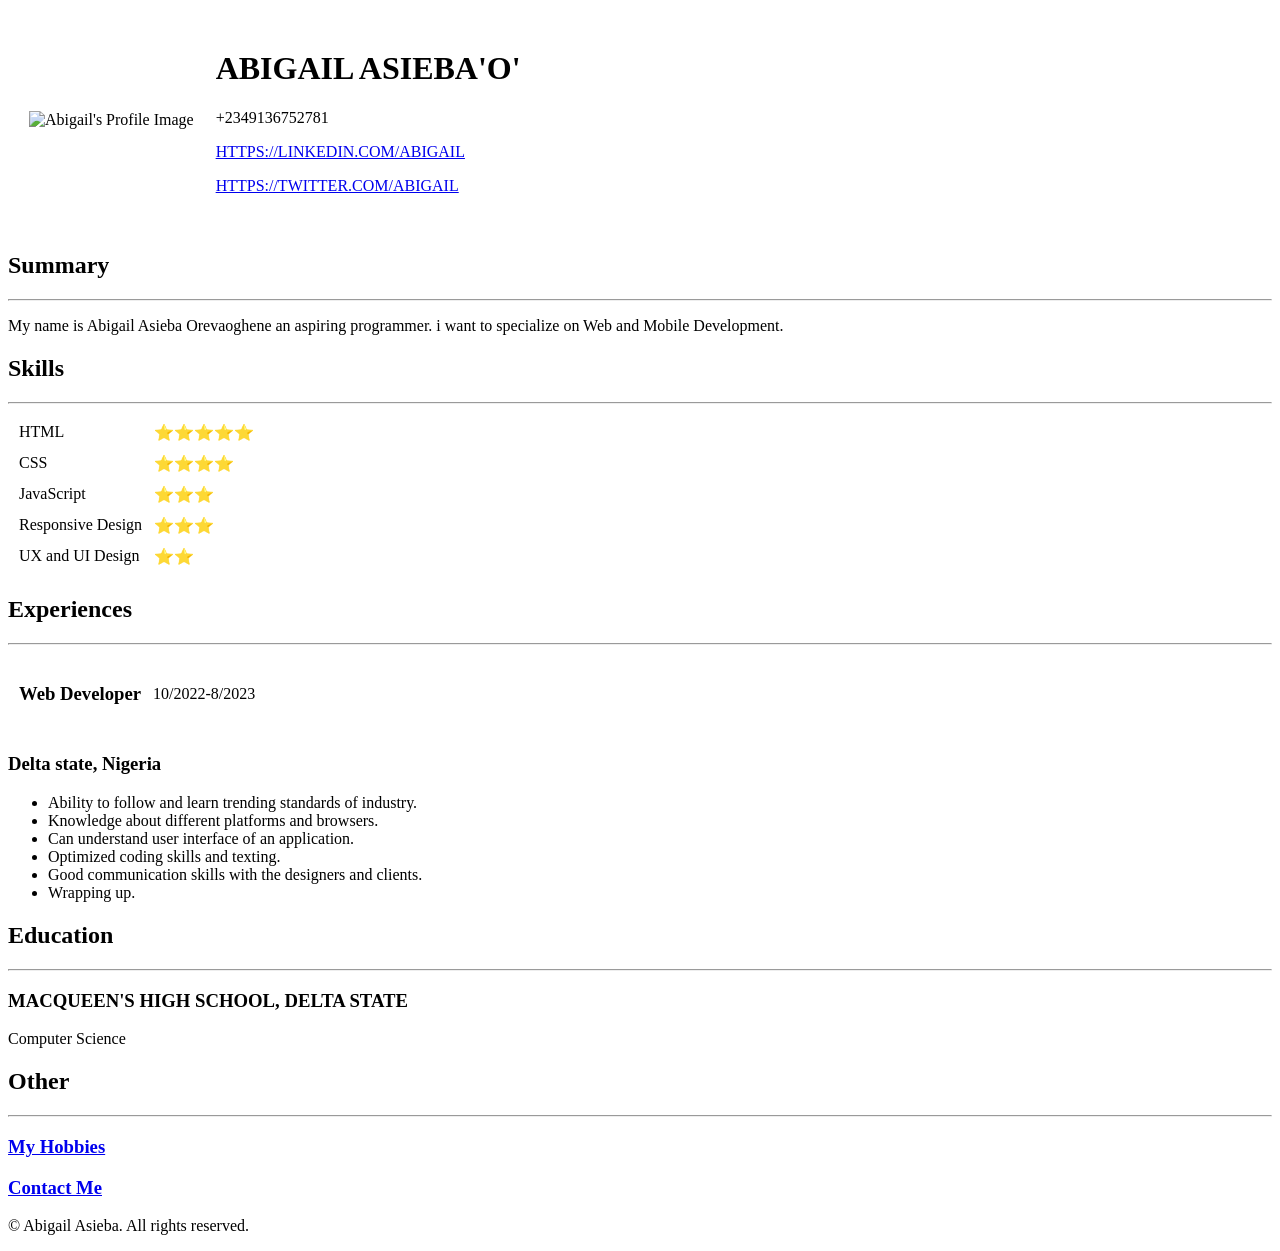
==== index.html @ d1c724a6 "Add files via upload" ====
<!DOCTYPE html>
<html lang="en">
<head>
    <meta charset="UTF-8">
    <meta name="viewport" content="width=device-width, initial-scale=1.0">
    <title>My Resume</title>
</head>
<body>
    <table cellspacing="20">
        <tr>
    <td><img src="https://pbs.twimg.com/profile_images/1683506407088218113/Yb6iiVxi_400x400.jpg" height="200" alt="Abigail's Profile Image" /></td>
    <td><h1>ABIGAIL ASIEBA'O'</h1>
        <p>+2349136752781</p>
    <p><a href="https://www.linkedin.com/in/abigail-asieba-973979273?lipi=urn%3Ali%3Apage%3Ad_flagship3_profile_view_base_contact_details%3BBb%2FF%2BOwKTMav39%2Fx6MTk4A%3D%3D">HTTPS://LINKEDIN.COM/ABIGAIL</a></p>
    <p><a href="https://twitter.com/AbigailAsieba">HTTPS://TWITTER.COM/ABIGAIL</a></p>
    </td>
</tr>
</table>
<h2>Summary</h2>
<hr/>
<p>My name is Abigail Asieba Orevaoghene an aspiring programmer. i want to specialize on Web and Mobile Development.</p>
<h2>Skills</h2>
<hr />
<table cellspacing="10">
    <tr>
        <td>HTML</td>
        <td>⭐⭐⭐⭐⭐</td>
    </tr>
    <tr>
        <td>CSS</td>
        <td>⭐⭐⭐⭐</td>
    </tr>
    <tr>
        <td>JavaScript</td>
        <td>⭐⭐⭐</td>
    </tr>
    <tr>
      <td>Responsive Design</td> 
      <td>⭐⭐⭐</td>
    </tr>
    <tr>
        <td>UX and UI Design</td>
        <td>⭐⭐</td>
    </tr>

</table>
<h2>Experiences</h2>
<hr />
<table cellspacing="10">
    <tr>
        <td><h3>Web Developer</h3></td>
        <td>10/2022-8/2023</td>
    </tr>
</table>
<p><h3>Delta state, Nigeria</h3></p>

<ul>
    <li>Ability to follow and learn trending standards of industry.</li>
    <li>Knowledge about different platforms and browsers.</li>
    <li>Can understand user interface of an application.</li>
    <li>Optimized coding skills and texting.</li>
    <li>Good communication skills with the designers and clients.</li>
    <li>Wrapping up.</li>
</ul>
<h2>Education</h2>
<hr />
<p><h3>MACQUEEN'S HIGH SCHOOL, DELTA STATE</h3></p>
<p>Computer Science</p>
<h2>Other</h2>
<hr />
<h3><a href="my hobbies.html">My Hobbies</a></h3>
<h3><a href="contact.html">Contact Me</a></h3>
<footer>
    <p>&#169 Abigail Asieba. All rights reserved. </p>
</footer>

</body>
</html>
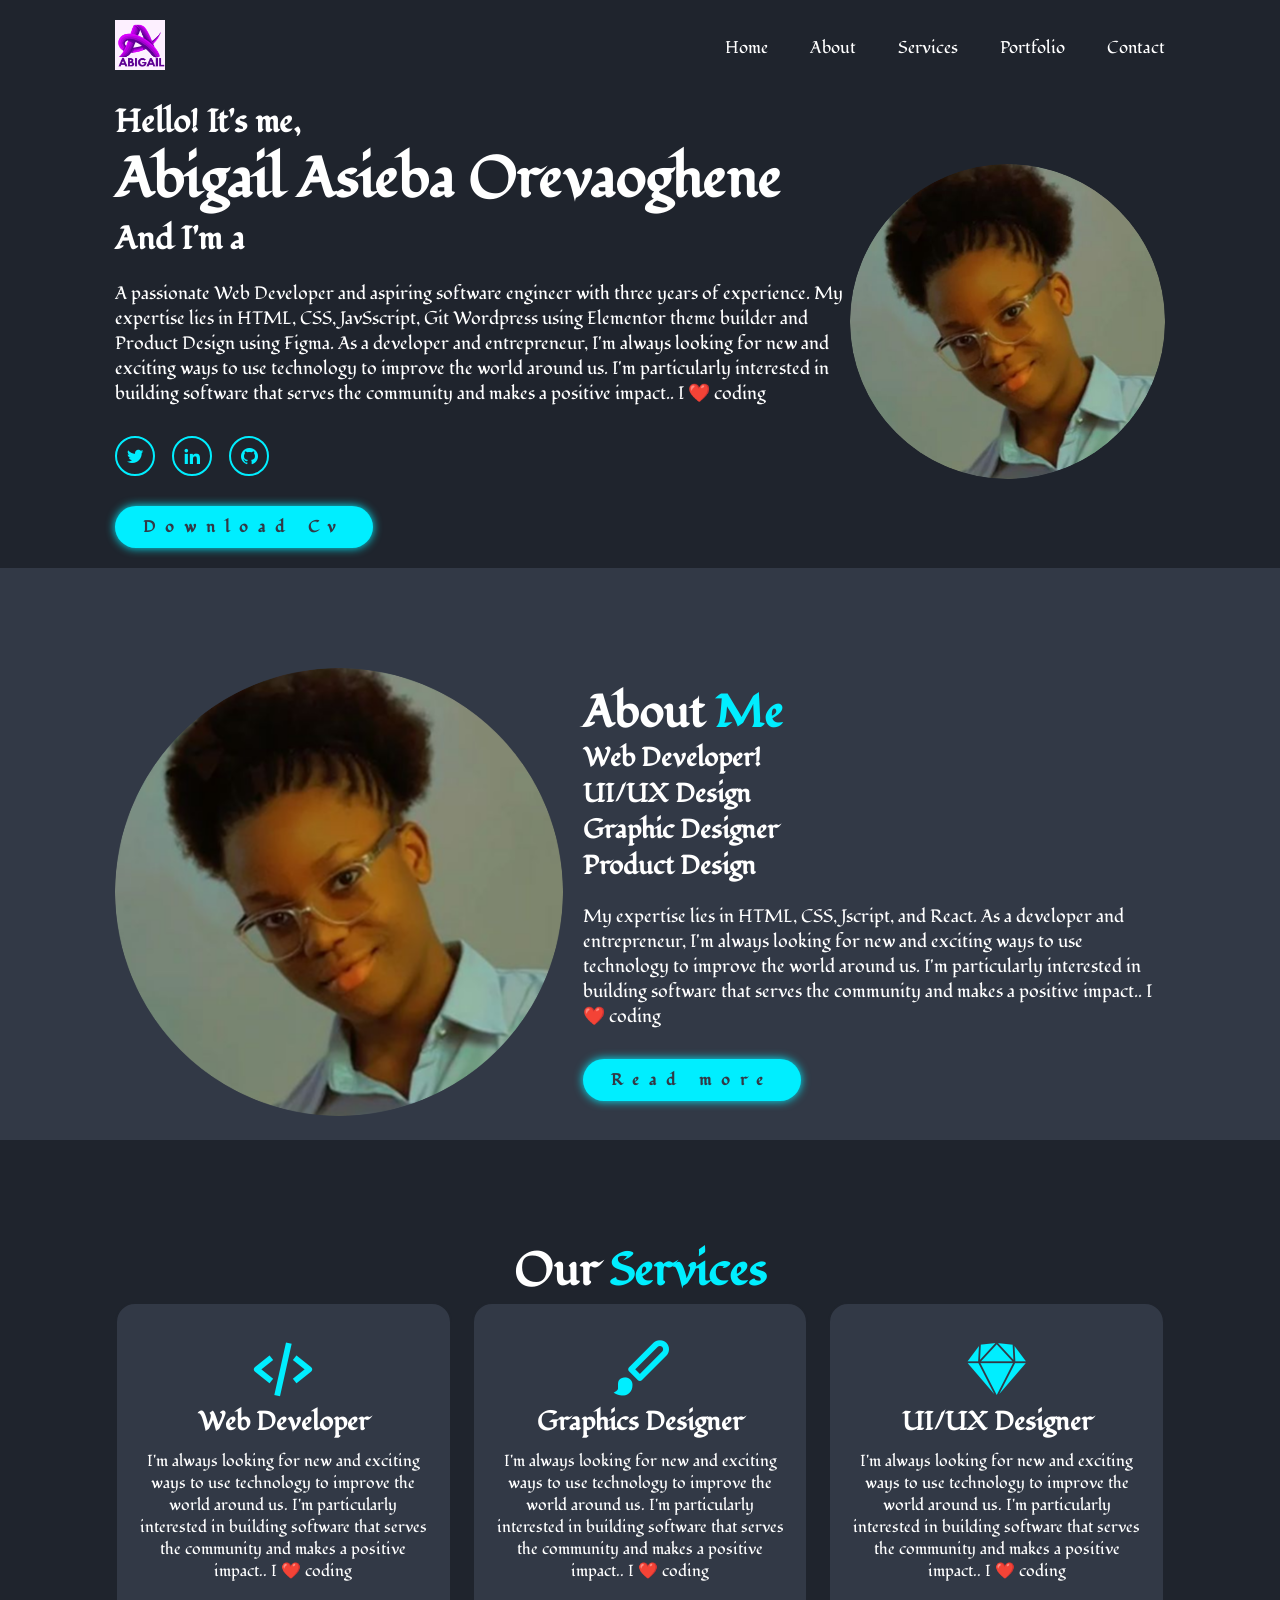
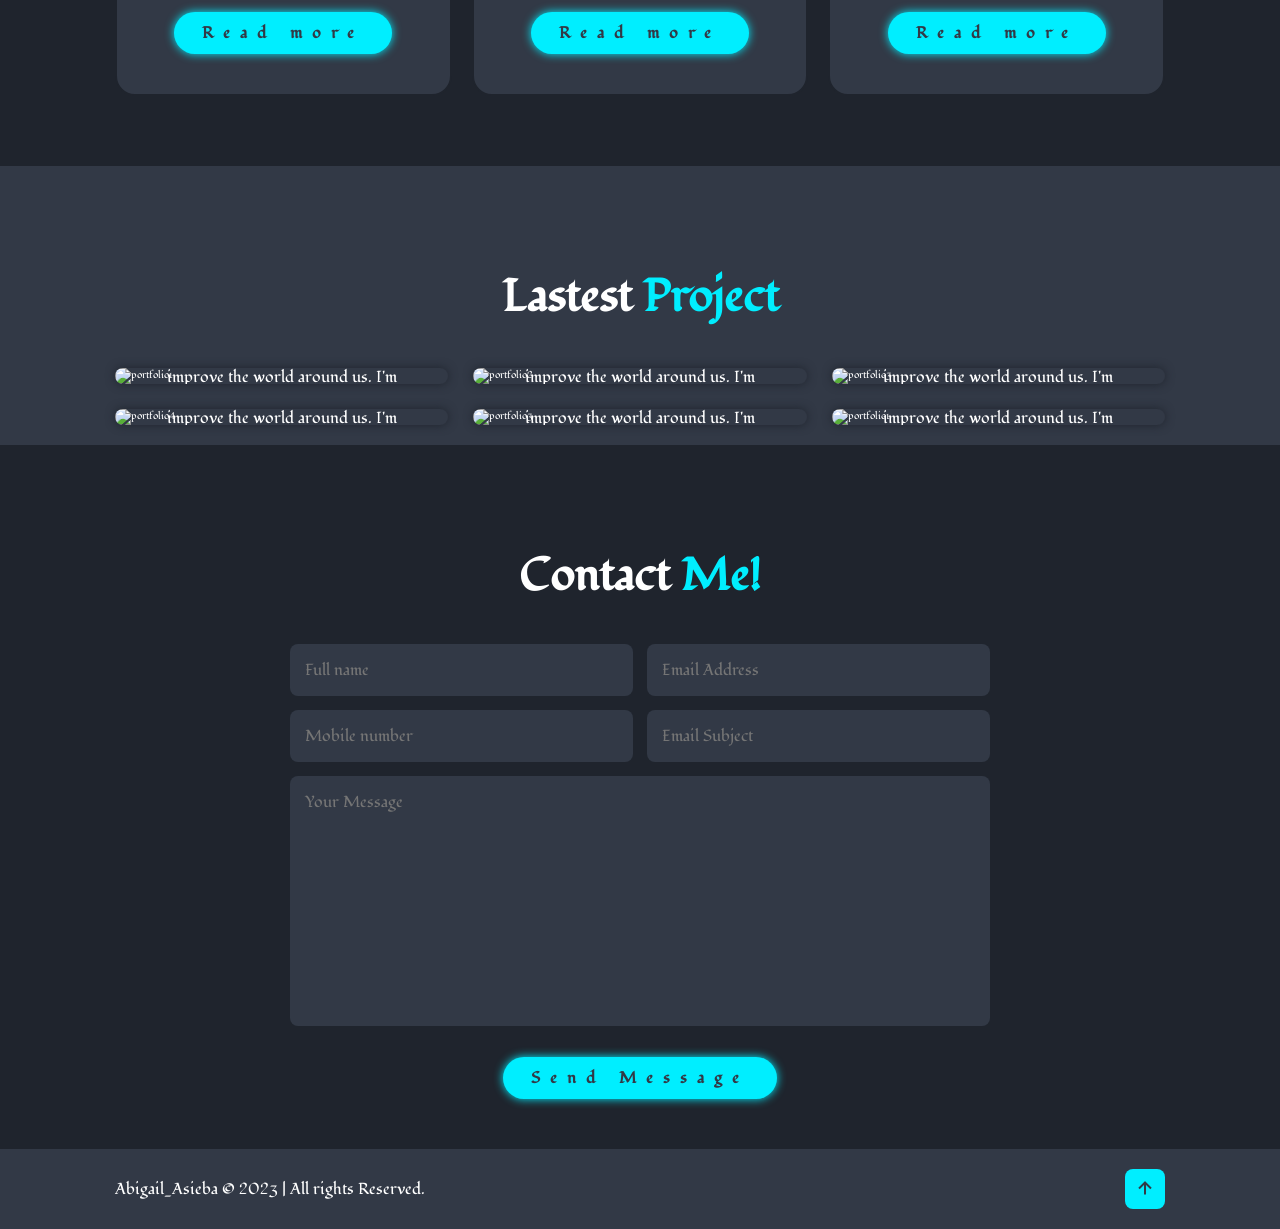
==== commit 8ce57677: "Add files via upload" ====
--- a/index.html
+++ b/index.html
@@ -1,78 +1,197 @@
 <!DOCTYPE html>
-<html lang="en">
-<head>
-    <meta charset="UTF-8">
-    <meta name="viewport" content="width=device-width, initial-scale=1.0">
-    <title>My Resume</title>
-</head>
-<body>
-    <table cellspacing="20">
-        <tr>
-    <td><img src="https://pbs.twimg.com/profile_images/1683506407088218113/Yb6iiVxi_400x400.jpg" height="200" alt="Abigail's Profile Image" /></td>
-    <td><h1>ABIGAIL ASIEBA'O'</h1>
-        <p>+2349136752781</p>
-    <p><a href="https://www.linkedin.com/in/abigail-asieba-973979273?lipi=urn%3Ali%3Apage%3Ad_flagship3_profile_view_base_contact_details%3BBb%2FF%2BOwKTMav39%2Fx6MTk4A%3D%3D">HTTPS://LINKEDIN.COM/ABIGAIL</a></p>
-    <p><a href="https://twitter.com/AbigailAsieba">HTTPS://TWITTER.COM/ABIGAIL</a></p>
-    </td>
-</tr>
-</table>
-<h2>Summary</h2>
-<hr/>
-<p>My name is Abigail Asieba Orevaoghene an aspiring programmer. i want to specialize on Web and Mobile Development.</p>
-<h2>Skills</h2>
-<hr />
-<table cellspacing="10">
-    <tr>
-        <td>HTML</td>
-        <td>⭐⭐⭐⭐⭐</td>
-    </tr>
-    <tr>
-        <td>CSS</td>
-        <td>⭐⭐⭐⭐</td>
-    </tr>
-    <tr>
-        <td>JavaScript</td>
-        <td>⭐⭐⭐</td>
-    </tr>
-    <tr>
-      <td>Responsive Design</td> 
-      <td>⭐⭐⭐</td>
-    </tr>
-    <tr>
-        <td>UX and UI Design</td>
-        <td>⭐⭐</td>
-    </tr>
+<html>
+    <head>
+        <meta charset="utf-8">
+        <meta http-equiv="X-UA-Compatible" content="IE=edge">
+        <title>Portfolio</title>
+        <meta name="description" content="">
+        <meta name="viewport" content="width=device-width, initial-scale=1">
+       
+     <!-- box icons -->
+        <link href='https://unpkg.com/boxicons@2.1.4/css/boxicons.min.css' rel='stylesheet'>
+       
+        <!-- custom css -->
+        <link rel="stylesheet" href="styles.css">
+    </head>
+    <body>
+<!-- header section  -->
+       <header class="header">
+        <div class="logo">
+            <a href="#home">
+        <img src="image/my logo.png"alt="logo"></a>
+    </div>
+        <i class='bx bx-menu' id="menu-icon"></i>
+        <nav class="navbar">
+    <a href="#home">Home</a> 
+    <a href="#about">About</a>
+    <a href="#services">Services</a>
+    <a href="#portfolio">Portfolio</a>
+    <a href="#contact">Contact</a>
+</nav>
+       </header>
+<!-- Home section design  -->
+  <section class="home" id="home">
+    <div class="home-content">
+        <h3>Hello! It's me,</h3>
+        <h1>Abigail Asieba Orevaoghene</h1>
+        <h3>And I'm a <span class="multiple-text"></span></h3>
+        <p>A passionate Web Developer and aspiring software engineer with three years of experience.
+             My expertise lies in HTML, CSS, JavSscript, Git Wordpress using Elementor theme builder and Product Design using Figma. 
+             As a developer and entrepreneur, I'm always looking for new and exciting ways to use technology to improve the world around us. I'm particularly interested in building software that serves the community and makes a positive impact.. I ❤️ coding </p>
+        <div class="social-media">
+        <a href="https://twitter.com/AbigailAsieba" target="_blank"><i class='bx bxl-twitter' ></i></a>
+        <a href="https://www.linkedin.com/in/abigail-asieba-6350a0297/" target="_blank"><i class='bx bxl-linkedin' ></i></a> 
+        <a href="https://github.com/Abbie246" target="_blank"><i class='bx bxl-github' ></i></a>
+        </div>
+        <a href="My Resume.pdf" target="_blank" class="btn">Download Cv</a>
+     </div>
+    <div class="home-img">
+        <img src="image/abigail.png.png" alt="home-img">
+    </div>
+  </section>
 
-</table>
-<h2>Experiences</h2>
-<hr />
-<table cellspacing="10">
-    <tr>
-        <td><h3>Web Developer</h3></td>
-        <td>10/2022-8/2023</td>
-    </tr>
-</table>
-<p><h3>Delta state, Nigeria</h3></p>
+  <!-- About design section  -->
+  <section class="about" id="about">
+    <div class="about-img">
+        <img src="image/abigail.png.png" alt="about-img">
+    </div>
 
-<ul>
-    <li>Ability to follow and learn trending standards of industry.</li>
-    <li>Knowledge about different platforms and browsers.</li>
-    <li>Can understand user interface of an application.</li>
-    <li>Optimized coding skills and texting.</li>
-    <li>Good communication skills with the designers and clients.</li>
-    <li>Wrapping up.</li>
-</ul>
-<h2>Education</h2>
-<hr />
-<p><h3>MACQUEEN'S HIGH SCHOOL, DELTA STATE</h3></p>
-<p>Computer Science</p>
-<h2>Other</h2>
-<hr />
-<h3><a href="my hobbies.html">My Hobbies</a></h3>
-<h3><a href="contact.html">Contact Me</a></h3>
-<footer>
-    <p>&#169 Abigail Asieba. All rights reserved. </p>
-</footer>
+    <div class="about-content">
+        <h2 class="heading">About <Span> Me </Span></h2>
+        <h3>Web Developer!</h3>
+        <h3>UI/UX Design</h3>
+        <h3>Graphic Designer</h3>
+        <h3> Product Design</h3>
+        <p>My expertise lies in HTML, CSS, Jscript, and React. 
+            As a developer and entrepreneur, I'm always looking for new and exciting ways to use technology to improve the world around us. I'm particularly interested in building software that serves the community and makes a positive impact.. I ❤️ coding</p>
+        <a href="#" class="btn">Read more</a>
+        </div>
+  </section>
+  <!-- Services design section  -->
+  <section class="services" id="services">
+    <h2 class="heading">Our <span>Services</span></h2>
+    <div class="services-container">
+        <div class="services-box">
+            <i class='bx bx-code-alt' ></i>
+            <h3>Web Developer</h3>
+            <p>I'm always looking for new and exciting ways to use technology to improve the world around us. I'm particularly interested in building software that serves the community and makes a positive impact.. I ❤️ coding </p>
+            <a href="#" class="btn">Read more</a>
+        </div>
 
-</body>
+        <div class="services-box">
+            <i class='bx bxs-paint'></i>
+            <h3>Graphics Designer</h3>
+            <p>I'm always looking for new and exciting ways to use technology to improve the world around us. I'm particularly interested in building software that serves the community and makes a positive impact.. I ❤️ coding </p>
+            <a href="#" class="btn">Read more</a>
+        </div>
+
+        <div class="services-box">
+            <i class='bx bxl-sketch' ></i>
+            <h3>UI/UX Designer</h3>
+            <p>I'm always looking for new and exciting ways to use technology to improve the world around us. I'm particularly interested in building software that serves the community and makes a positive impact.. I ❤️ coding </p>
+            <a href="#" class="btn">Read more</a>
+        </div>
+    </div>
+  </section>
+
+  <!-- portfolion section design  -->
+  <section class="portfolio" id="portfolio">
+    <h2 class="heading">Lastest <span>Project</span></h2>
+
+    <div class="portfolio-container">
+        <div class="portfolio-box">
+            <img src="images/portfolio1.png" alt="portfolio1">
+            <div class="portfolio-layer">
+                <h4>Web Design</h4>
+                <p>I'm always looking for new and exciting ways to use technology to improve the world around us. I'm particularly interested in building software that serves the community and makes a positive impact.. I ❤️ coding </p>
+                <a href="#"><i class='bx bx-link-external' ></i></a>
+            </div>
+        </div>
+
+        <div class="portfolio-box">
+            <img src="images/portfolio2.png" alt="portfolio2">
+            <div class="portfolio-layer">
+                <h4>Graphic Design</h4>
+                <p>I'm always looking for new and exciting ways to use technology to improve the world around us. I'm particularly interested in building software that serves the community and makes a positive impact.. I ❤️ coding </p>
+                <a href="#"><i class='bx bx-link-external'></i></a>
+            </div>
+        </div>
+
+
+        <div class="portfolio-box">
+            <img src="images/portfolio3.png" alt="portfolio3">
+            <div class="portfolio-layer">
+                <h4>UI/UX Design</h4>
+                <p>I'm always looking for new and exciting ways to use technology to improve the world around us. I'm particularly interested in building software that serves the community and makes a positive impact.. I ❤️ coding </p>
+                <a href="#"><i class='bx bx-link-external' ></i></a>
+            </div>
+        </div>
+
+        <div class="portfolio-box">
+            <img src="images/portfolio4.png" alt="portfolio4">
+            <div class="portfolio-layer">
+                <h4>Product Design</h4>
+                <p>I'm always looking for new and exciting ways to use technology to improve the world around us. I'm particularly interested in building software that serves the community and makes a positive impact.. I ❤️ coding </p>
+                <a href="#"><i class='bx bx-link-external' ></i></a>
+            </div>
+        </div>
+
+        <div class="portfolio-box">
+            <img src="images/portfolio3.png" alt="portfolio3">
+            <div class="portfolio-layer">
+                <h4>UI/UX Design</h4>
+                <p>I'm always looking for new and exciting ways to use technology to improve the world around us. I'm particularly interested in building software that serves the community and makes a positive impact.. I ❤️ coding </p>
+                <a href="#"><i class='bx bx-link-external' ></i></a>
+            </div>
+        </div>
+
+        <div class="portfolio-box">
+            <img src="images/portfolio1.png" alt="portfolio1">
+            <div class="portfolio-layer">
+                <h4>Graphic Design</h4>
+                <p>I'm always looking for new and exciting ways to use technology to improve the world around us. I'm particularly interested in building software that serves the community and makes a positive impact.. I ❤️ coding </p>
+                <a href="#"><i class='bx bx-link-external' ></i></a>
+            </div>
+        </div>  
+    </div>
+  </section> 
+
+  <!-- Contact section design  -->
+  <section class="contact" id="contact">
+    <h2 class="heading">Contact <span>Me!</span></h2>
+
+    <form action="#">
+        <div class="input-box">
+            <input type="text" placeholder="Full name">
+            <input type="email" placeholder="Email Address">
+        </div>
+
+        <div class="input-box">
+            <input type="number" placeholder="Mobile number">
+            <input type="text" placeholder="Email Subject">
+        </div>
+        <textarea name="" id="" cols="30" rows="10" placeholder="Your Message"></textarea>
+        <input type="Submit" value="Send Message" class="btn">
+    </form>
+  </section>
+  
+  <!-- footer section design  -->
+ <footer class="footer">
+    <div class="footer-text">
+        <p> Abigail_Asieba &copy; 2023 | All rights Reserved.</p>
+    </div>
+
+    <div class="footer-iconTop">
+        <a href="#home"><i class='bx bx-up-arrow-alt'></i></a>
+    </div>
+    </footer>
+    <!-- scroll reveal -->
+    <script src="https://unpkg.com/scrollreveal"></script>
+     
+    <!-- typed js -->
+    <script src="https://unpkg.com/typed.js@2.0.16/dist/typed.umd.js"></script>
+
+   <!-- custom js   -->
+<script src="main.js"></script>
+ </body>
 </html>
--- a/styles.css
+++ b/styles.css
@@ -0,0 +1,506 @@
+@import url('https://fonts.googleapis.com/css2?family=Fondamento&display=swap');
+
+*{
+    margin: 0;
+    padding: 0;
+    box-sizing: border-box;
+    text-decoration: none;
+    border: none;
+    outline: none;
+    scroll-behavior: smooth;
+    font-family: 'Fondamento', cursive;
+    user-select: none;
+} 
+:root{
+    --bg-color: #1f242d;
+    --second-bg-color:#323946;
+    --text-color: #fff; 
+    --main-color: #0ef;
+}
+
+html{
+    font-size: 62.5%;
+    overflow-x:hidde;
+}
+ 
+body{
+    background: var(--bg-color);
+    color: var(--text-color);
+}
+
+section{
+    /* min-height: 100vh; */
+    padding: 10rem 9% 2rem;
+}
+
+.header{
+    z-index: 6666;
+  position: fixed;
+  top: 0;
+  left: 0;
+  width: 100%; 
+  padding: 2rem 9%;
+  background: var(--bg-color);
+  display: flex; 
+  justify-content: space-around;
+  align-items: center;
+  z-index: 100%;  
+}
+
+.header.sticky {
+    border-bottom: .1rem solid rgba(0, 0, 0, .2);
+}
+.logo{
+   flex: 1;
+    cursor: default; 
+}
+
+.logo img {
+    width: 5rem;
+    height: 5rem;
+    
+}
+
+.navbar a{
+font-size: 1.7rem;
+color: var(--text-color);
+margin-left: 4rem;
+transition: 3s;
+}
+
+.navbar a:hover,
+.navbar a.active{
+    color: var(--main-color);
+}
+
+#menu-icon{
+ font-size: 3.6rem;
+ color: var(--text-color);
+ display: none;   
+}
+
+.home{
+    display: flex;
+    justify-content: center;
+    align-items: center;
+}
+.home-img img{
+    width: 35vh; 
+    border-radius: 50%;
+    object-fit: cover;
+    animation: floatImage 4s ease-in-out infinite;
+}
+@keyframes floatImage {
+    0% {
+        transform: translateY(0);
+    }  
+
+    50% {
+        transform: translateY(-2.4rem);
+    } 
+    100% {
+        transform: translateY(0);
+    } 
+}
+
+.home-content h3{
+    font-size: 3.2rem;
+    font-weight: 700;
+}
+.home-content h3:nth-of-type(2){
+    margin-bottom: 2rem;
+}   
+
+span{
+    color: var(--main-color);
+}
+
+.home-content h1{
+    font-size: 5.6rem;
+    font-weight: 700;
+    line-height: 1.3;
+}
+.home-content p{
+    font-size: 1.8rem;
+}
+.social-media a { 
+      display: inline-flex;
+      justify-content: center;
+      align-items: center;
+      background: transparent; 
+      width: 4rem;
+      height: 4rem;
+      border: .2rem solid var(--main-color);
+      border-radius: 50%;
+      font-size: 2rem;
+      color: var(--main-color);
+      margin: 3rem 1.5rem 3rem 0; 
+      transition: 5s ease; 
+    }
+ 
+    .social-media a:hover{
+        background: var(--main-color);
+        color: var(--second-bg-color);
+        box-shadow: 0 0 1rem var(--main-color);
+    }
+
+    .btn{
+        display:inline-block;
+        background: var(--main-color);
+        padding: 1rem 2.8rem;
+        border-radius: 4rem;
+        box-shadow: 0 0 1rem var(--main-color);
+        font-size: 1.6rem;
+        color: var(--second-bg-color);
+        letter-spacing: 1rem;
+        font-weight: 600;  
+        transition: 5s ease;
+    }
+
+    .btn:hover{
+        box-shadow: none;
+    }
+
+    .about{
+        display: flex;
+        justify-content: center;
+        align-items: center;
+        gap: 2rem;
+        background: var(--second-bg-color);
+    }
+    .about-img img{
+        width: 35vw;
+        border-radius: 50%;
+    }
+
+    .heading{
+        text-align: center;
+        font-size: 4.5rem;
+    } 
+.about-content h2 {
+    text-align: left;
+    line-height: 1.2;
+}
+.about-content h3 {
+    font-size: 2.6rem;
+    margin: 2rem 0 3;
+}
+
+.about-content p {
+    font-size: 1.8rem;
+    margin: 2rem 0 3rem;
+}
+
+.services{
+    margin-bottom: 5rem;
+}
+
+.services-container{
+    display: flex;
+    justify-content: center;
+    align-items: center;
+    flex-wrap: wrap;
+    gap: 2rem;
+}
+
+.services-container .services-box {
+    flex: 1 1 30rem;
+    background: var(--second-bg-color);
+    padding: 3rem 2rem 4rem;
+    border-radius: 2rem;
+    text-align: center;
+    border: .2rem solid var(--bg-color);
+    transition: .5s ease;
+}
+
+.services-container .services-box:hover {
+    border-color: var(--main-color);
+    transform: scale(1.02);
+}
+.services-box i{
+    font-size: 7rem;
+    color: var(--main-color);
+}
+.services-box h3{
+    font-size: 2.6rem;
+}
+
+.services-box p{
+     font-size: 1.6rem;
+     margin: 1rem 0 3rem; 
+}
+
+.portfolio{
+    background: var(--second-bg-color);
+}
+
+.portfolio h2{
+    margin-bottom: 4rem;
+}
+
+.portfolio-container{
+    display: grid;
+    grid-template-columns: repeat(3, 1fr);
+    align-items: center;
+    gap: 2.5rem;
+}
+
+.portfolio-container .portfolio-box{
+    position: relative;
+    border-radius: 2rem;
+    box-shadow: 0 0 1rem var(--bg-color);
+    overflow: hidden;
+    display: flex;
+}
+
+.portfolio-box img {
+    width: 100%;
+    transition: .5s ease;
+}
+
+.portfolio-box :hover img {
+    transform: scale(1.1);
+}
+
+.portfolio-box .portfolio-layer {
+    position: absolute;
+    bottom: 0;
+    left: 0;
+    width: 100%;
+    height: 100%;
+    background: linear-gradient(rgba(0, 0, 0, .1), var(--main-color));
+    display: flex;
+    justify-content: center;
+    align-items: center;
+    flex-direction: column;
+    text-align: center;
+    padding: 0 4rem;
+    transform: translateY(100%);
+    transition: .5s ease;
+}
+
+.portfolio-box:hover .portfolio-layer {
+    transform: translateY(0);
+}
+
+.portfolio-layer h4 {
+    font-size: 3rem;
+}
+.portfolio-layer p {
+    font-size: 1.6rem;
+    margin: .3rem 0 1rem;
+}
+.portfolio-layer a  {
+    display: inline-flex;
+    justify-content: center;
+    align-items: center;
+    width: 5rem;
+    height: 5rem;
+    background: var(--text-color);
+    border-radius: 50%;
+}
+
+.portfolio-layer a i {
+    font-size: 2rem;
+    color: var(--second-bg-color);
+}
+
+.contact h2 {
+    margin-bottom: 3rem;
+}
+
+.contact form {
+    max-width:70rem;
+    margin: 1rem auto; 
+    text-align: center;
+    margin-bottom: 3rem;
+}
+
+.contact form .input-box {
+    display: flex;
+    justify-content: space-between;
+    flex-wrap: wrap;
+}
+
+.contact form .input-box input,
+.contact form textarea {
+    width: 100%;
+    padding: 1.5rem;
+    font-size: 1.6rem;
+    color: var(--text-color);
+    background: var(--second-bg-color);
+    border-radius: .8rem;
+    margin: .7rem 0;
+}
+
+.contact form .input-box input {
+    width: 49%;
+}
+
+.contact form textarea{
+    resize: none;
+}
+
+.contact form .btn {
+    margin-top: 2rem;
+    cursor: pointer;
+}
+
+.footer{
+    display: flex;
+    align-items: center;
+    justify-content: space-between;
+    flex-wrap: wrap;
+    padding: 2rem 9%;
+    background: var(--second-bg-color);
+}
+
+.footer-text p {
+    font-size: 1.6rem;
+}
+
+.footer-iconTop a {
+    display: inline-flex;
+    justify-content: center;
+    align-items: center;
+    padding: .8rem;
+    background: var(--main-color);
+    border-radius: .8rem;
+    transition: .5s ease;
+}
+
+.footer-iconTop a:hover {
+    box-shadow: 0 0 1rem var(--main-color);
+}
+
+.footer-iconTop a i {
+    font-size: 2.4rem;
+    color: var(--second-bg-color);
+}
+
+body section#shadow-host-companion {
+    height: 0;
+}
+
+ /* BREAKPOINTS */
+@media (max-width: 1200px) {
+    html {
+        font-size: 55%;
+    }
+}
+
+@media (max-width: 991px) {
+    .header {
+        padding: 2rem 3%;
+    }
+    section {
+        padding: 10rem 3% 2rem;
+    }
+
+    .services{
+        padding-bottom: 7rem;
+    }
+
+    .portfolio{
+        padding-bottom: 7rem;
+    }
+
+    .contact{
+        min-height: auto;
+    }
+
+    .footer {
+        padding: 2rem 3%;
+    }
+}
+
+@media (max-width: 768px) {
+    #menu-icon {
+       display: block; 
+    }
+    .navbar {
+        position: absolute;
+        top: 100%;
+        left: 0%;
+        width: 100%;
+        padding: 1rem 3%;
+        background: var(--bg-color);
+        border-top: .1rem solid rgba(0, 0, 0, .2);
+        box-shadow: 0 .5rem 1rem rgba(0, 0, 0, .2);
+        display: none;
+    }
+
+    .navbar.active {
+        display: block;
+    }
+
+
+    .navbar a {
+        display: block;
+        font-size: 2rem;
+        margin: 3rem 0;
+    }
+    .home{
+        flex-direction: column;
+    }
+    .home-content h3 {
+        font-size: 2.6rem;
+    }
+    .home-content h1 {
+        font-size: 5rem;
+    }
+    .home-img{
+        width: 70vw;
+        margin-top: 4rem;
+    }
+    .about {
+        flex-direction: column-reverse;
+    }
+    .about-img{
+        width: 70vw;
+        margin-top: 4rem;
+    }
+    .services h2{
+        margin-top: 3rem;
+    }
+    .portfolio h2{
+       margin-bottom: 7rem; 
+    }
+
+    .portfolio-container{
+        grid-template-columns: repeat(2, 1fr);
+    }
+} 
+
+@media (max-width: 617px) {
+    .portfolio-container{
+        grid-template-columns: 1fr;
+    }
+}
+
+
+@media (max-width: 450px){
+    html{
+        font-size: 50%;
+    }
+    .contact form .input-box input{
+        width: 100%;
+    }
+}
+
+
+@media (max-width: 365px){
+    .home-img img{
+        width: 90vw;
+    }
+    .about-img img{
+        width: 90vw;
+    }
+    .footer{
+        flex-direction: column-reverse;
+    }
+    .footer p{
+        text-align: center;
+        margin-top: 2rem;
+    }
+}
